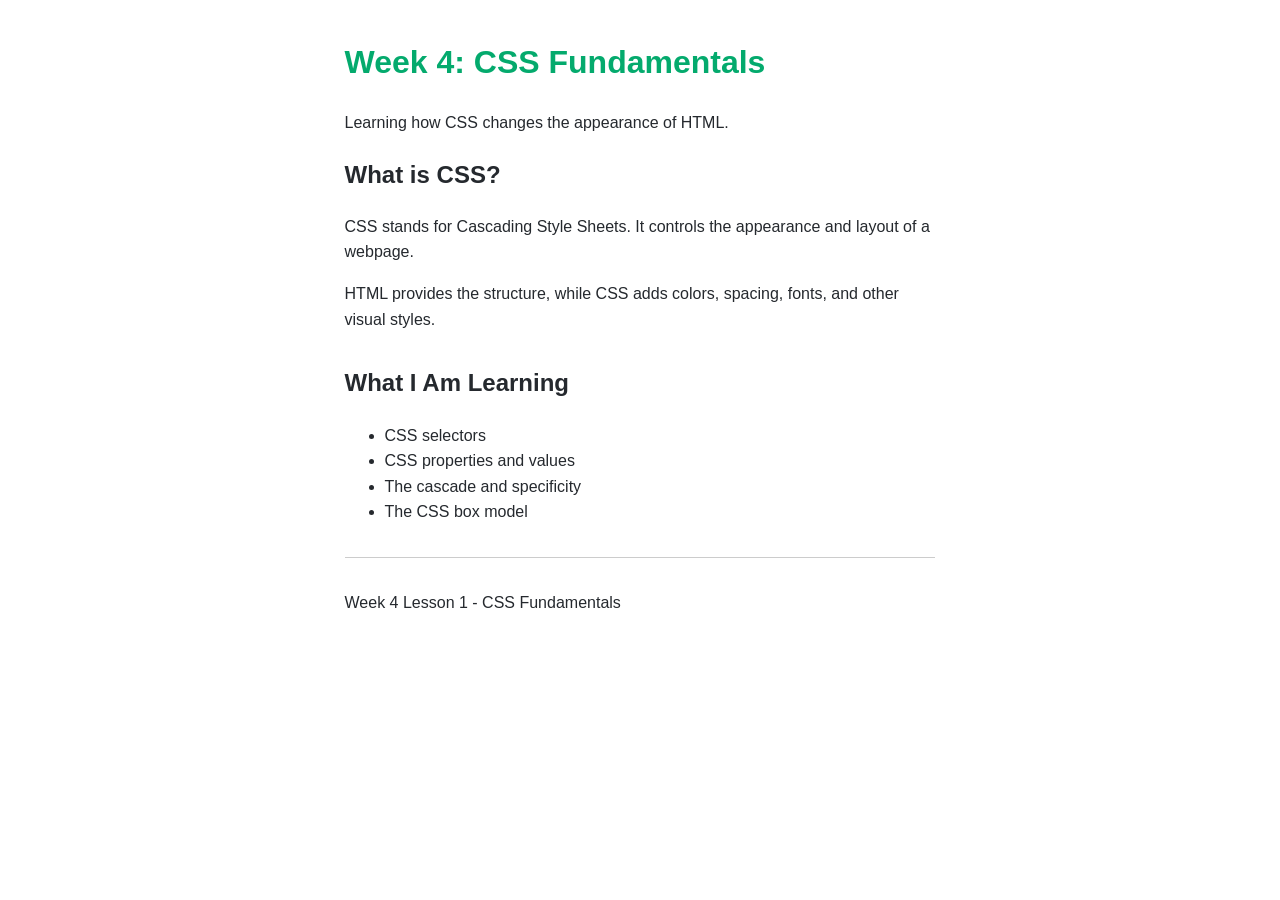
==== week4/index.html @ b94947ed "Week 4 Lesson 1 - Task 1: Wire up an external stylesheet Core" ====
<!DOCTYPE html>
<html lang="en">
<head>
    <meta charset="UTF-8">
    <meta name="viewport" content="width=device-width, initial-scale=1.0">
    <title>Week 4 - CSS Fundamentals</title>

    <link rel="stylesheet" href="css/style.css">
</head>
<body>

    <header>
        <h1>Week 4: CSS Fundamentals</h1>
        <p>Learning how CSS changes the appearance of HTML.</p>
    </header>

    <main>
        <section>
            <h2>What is CSS?</h2>
            <p>
                CSS stands for Cascading Style Sheets. It controls
                the appearance and layout of a webpage.
            </p>

            <p>
                HTML provides the structure, while CSS adds colors,
                spacing, fonts, and other visual styles.
            </p>
        </section>

        <section>
            <h2>What I Am Learning</h2>
            <ul>
                <li>CSS selectors</li>
                <li>CSS properties and values</li>
                <li>The cascade and specificity</li>
                <li>The CSS box model</li>
            </ul>
        </section>
    </main>

    <footer>
        <p>Week 4 Lesson 1 - CSS Fundamentals</p>
    </footer>

</body>
</html>
---- week4/css/style.css ----
*, *::before, *::after {
    box-sizing: border-box;
}

:root {
    --brand: #04AA6D;
    --radius: 8px;
}

body {
    font-family: Arial, Helvetica, sans-serif;
    line-height: 1.6;
    max-width: 70ch;
    margin: 0 auto;
    padding: 1rem;
    color: #25292e;
}

h1 {
    color: var(--brand);
}

section {
    margin-bottom: 2rem;
}

footer {
    border-top: 1px solid #cccccc;
    margin-top: 2rem;
    padding-top: 1rem;
}
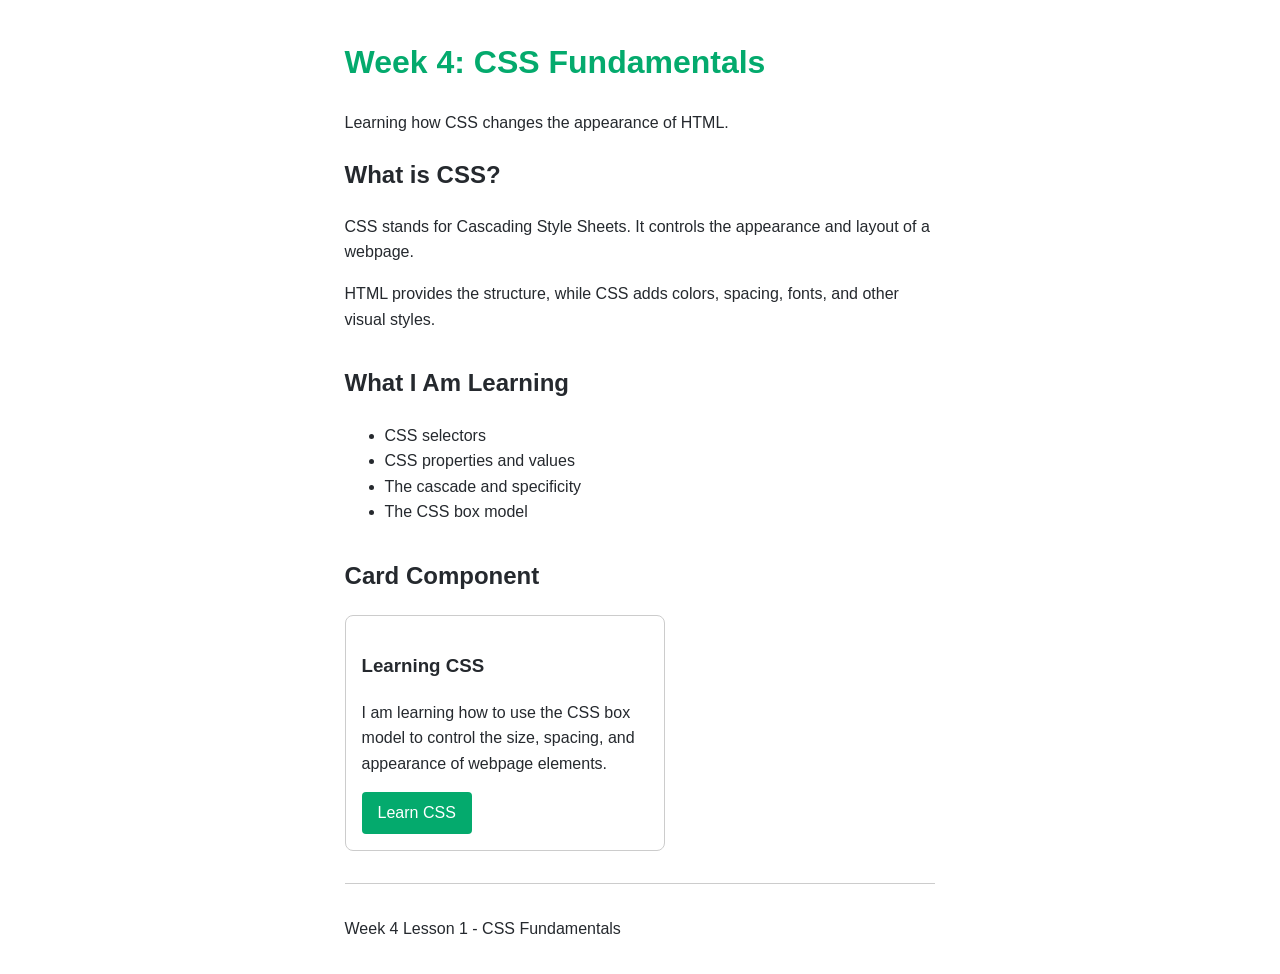
==== commit fdef0f2f: "Week 4 Lesson 1 - Task 2: A Card Component with the Box Model Core" ====
--- a/week4/index.html
+++ b/week4/index.html
@@ -38,6 +38,23 @@
                 <li>The CSS box model</li>
             </ul>
         </section>
+
+
+        <section>
+            <h2>Card Component</h2>
+
+            <div class="card">
+                <h3>Learning CSS</h3>
+                <p>
+                    I am learning how to use the CSS box model
+                    to control the size, spacing, and appearance
+                    of webpage elements.
+                </p>
+                <a href="https://developer.mozilla.org/en-US/docs/Web/CSS" class="btn">
+                    Learn CSS
+                </a>
+            </div>
+        </section>
     </main>
 
     <footer>
--- a/week4/css/style.css
+++ b/week4/css/style.css
@@ -30,3 +30,24 @@
     margin-top: 2rem;
     padding-top: 1rem;
 }
+
+
+.card {
+    width: 320px;
+    padding: 1rem;
+    border: 1px solid #cccccc;
+    border-radius: var(--radius);
+}
+
+.btn {
+    display: inline-block;
+    background-color: var(--brand);
+    color: white;
+    padding: 0.5rem 1rem;
+    text-decoration: none;
+    border-radius: 4px;
+}
+
+.btn:hover {
+    background-color: #027a4e;
+}
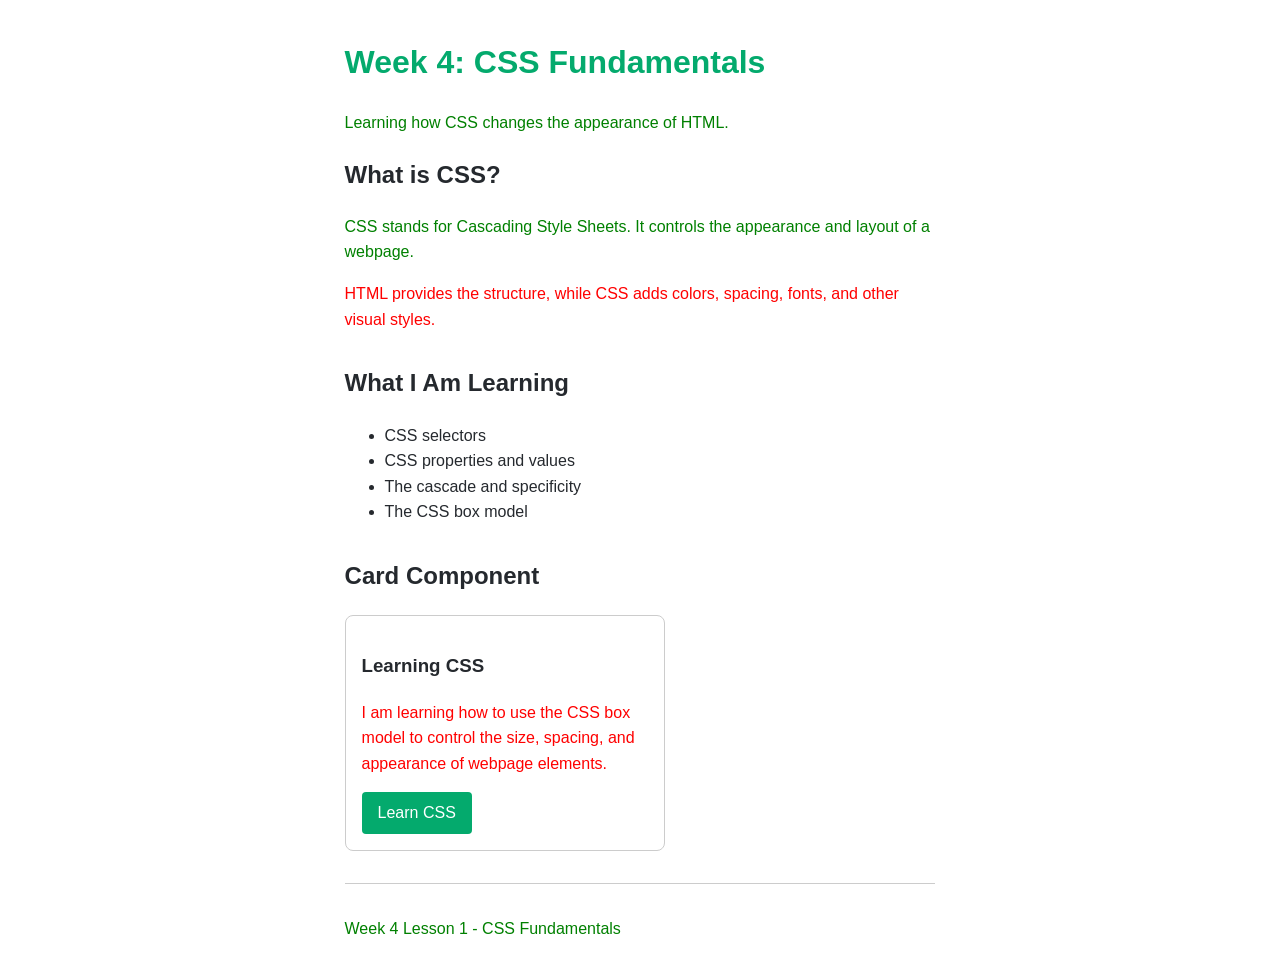
==== commit e4ca406b: "Week 4 Lesson 1 - Task 3: Break it on Purpose, then Fix It Challenge" ====
--- a/week4/index.html
+++ b/week4/index.html
@@ -15,10 +15,10 @@
         <p>Learning how CSS changes the appearance of HTML.</p>
     </header>
 
-    <main>
+    <main id="main">
         <section>
             <h2>What is CSS?</h2>
-            <p>
+            <p class="green-text">
                 CSS stands for Cascading Style Sheets. It controls
                 the appearance and layout of a webpage.
             </p>
--- a/week4/css/style.css
+++ b/week4/css/style.css
@@ -51,3 +51,15 @@
 .btn:hover {
     background-color: #027a4e;
 }
+
+#main p {
+    color: red;
+}
+
+p {
+    color: green;
+}
+
+#main p.green-text {
+    color: green;
+}
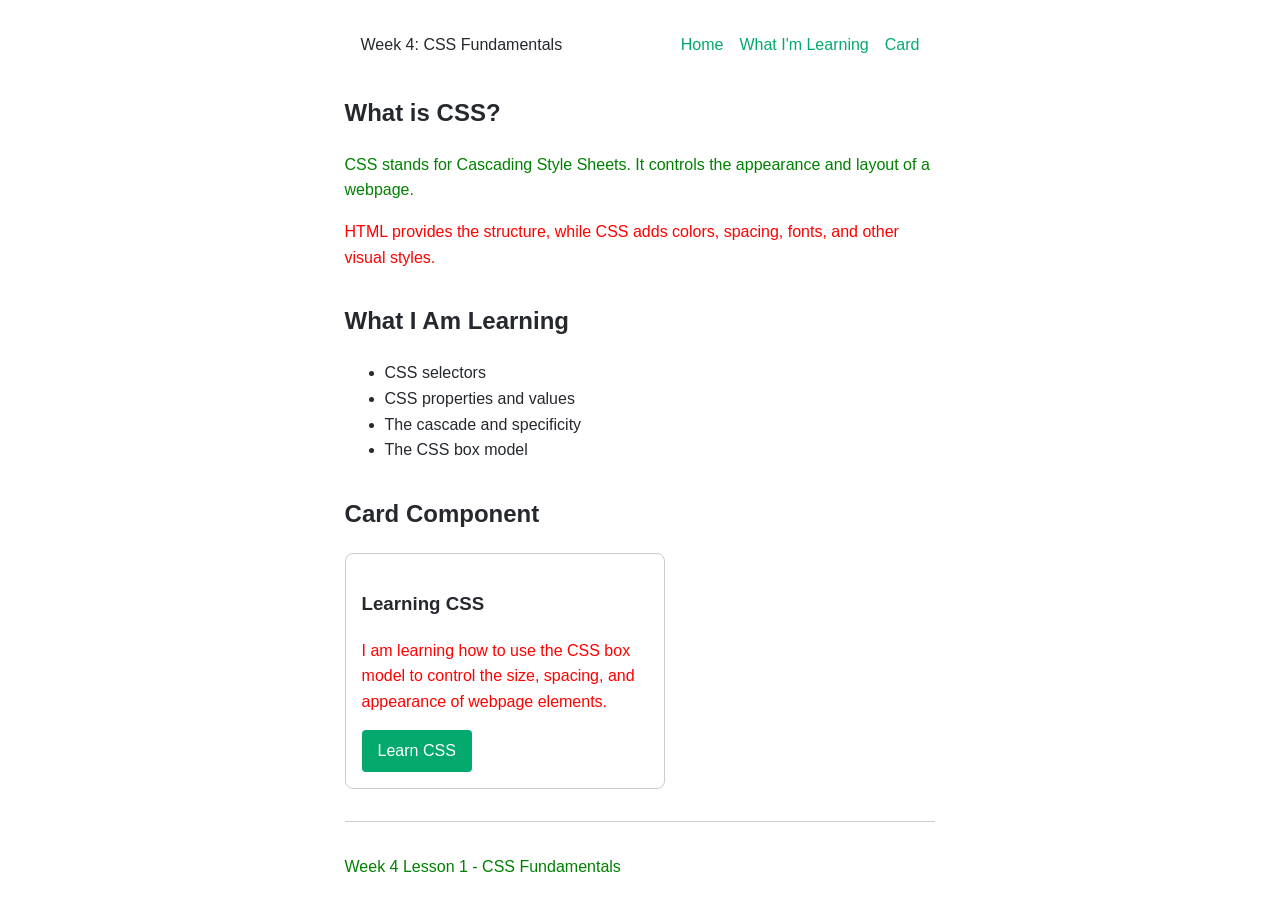
==== commit e1919a43: "Week 4 lesson 2 - Task 1: A Real Navbar with Flexbox Core" ====
--- a/week4/index.html
+++ b/week4/index.html
@@ -10,13 +10,20 @@
 </head>
 <body>
 
-    <header>
-        <h1>Week 4: CSS Fundamentals</h1>
-        <p>Learning how CSS changes the appearance of HTML.</p>
+    <header class="navbar">
+        <div class="logo">
+            Week 4: CSS Fundamentals
+        </div>
+
+        <nav>
+            <a href="#home">Home</a>
+            <a href="#learning">What I'm Learning</a>
+            <a href="#card">Card</a>
+        </nav>
     </header>
 
     <main id="main">
-        <section>
+        <section id="home">
             <h2>What is CSS?</h2>
             <p class="green-text">
                 CSS stands for Cascading Style Sheets. It controls
@@ -29,7 +36,7 @@
             </p>
         </section>
 
-        <section>
+        <section id="learning">
             <h2>What I Am Learning</h2>
             <ul>
                 <li>CSS selectors</li>
@@ -40,7 +47,7 @@
         </section>
 
 
-        <section>
+        <section id="card">
             <h2>Card Component</h2>
 
             <div class="card">
--- a/week4/css/style.css
+++ b/week4/css/style.css
@@ -62,4 +62,26 @@
 
 #main p.green-text {
     color: green;
-}+}
+
+
+.navbar {
+    display: flex;
+    justify-content: space-between;
+    align-items: center;
+    padding: 1rem;
+}
+
+.navbar nav {
+    display: flex;
+    gap: 1rem;
+}
+
+.navbar a {
+    color: var(--brand);
+    text-decoration: none;
+}
+
+.navbar a:hover {
+    color: #027a4e;
+}
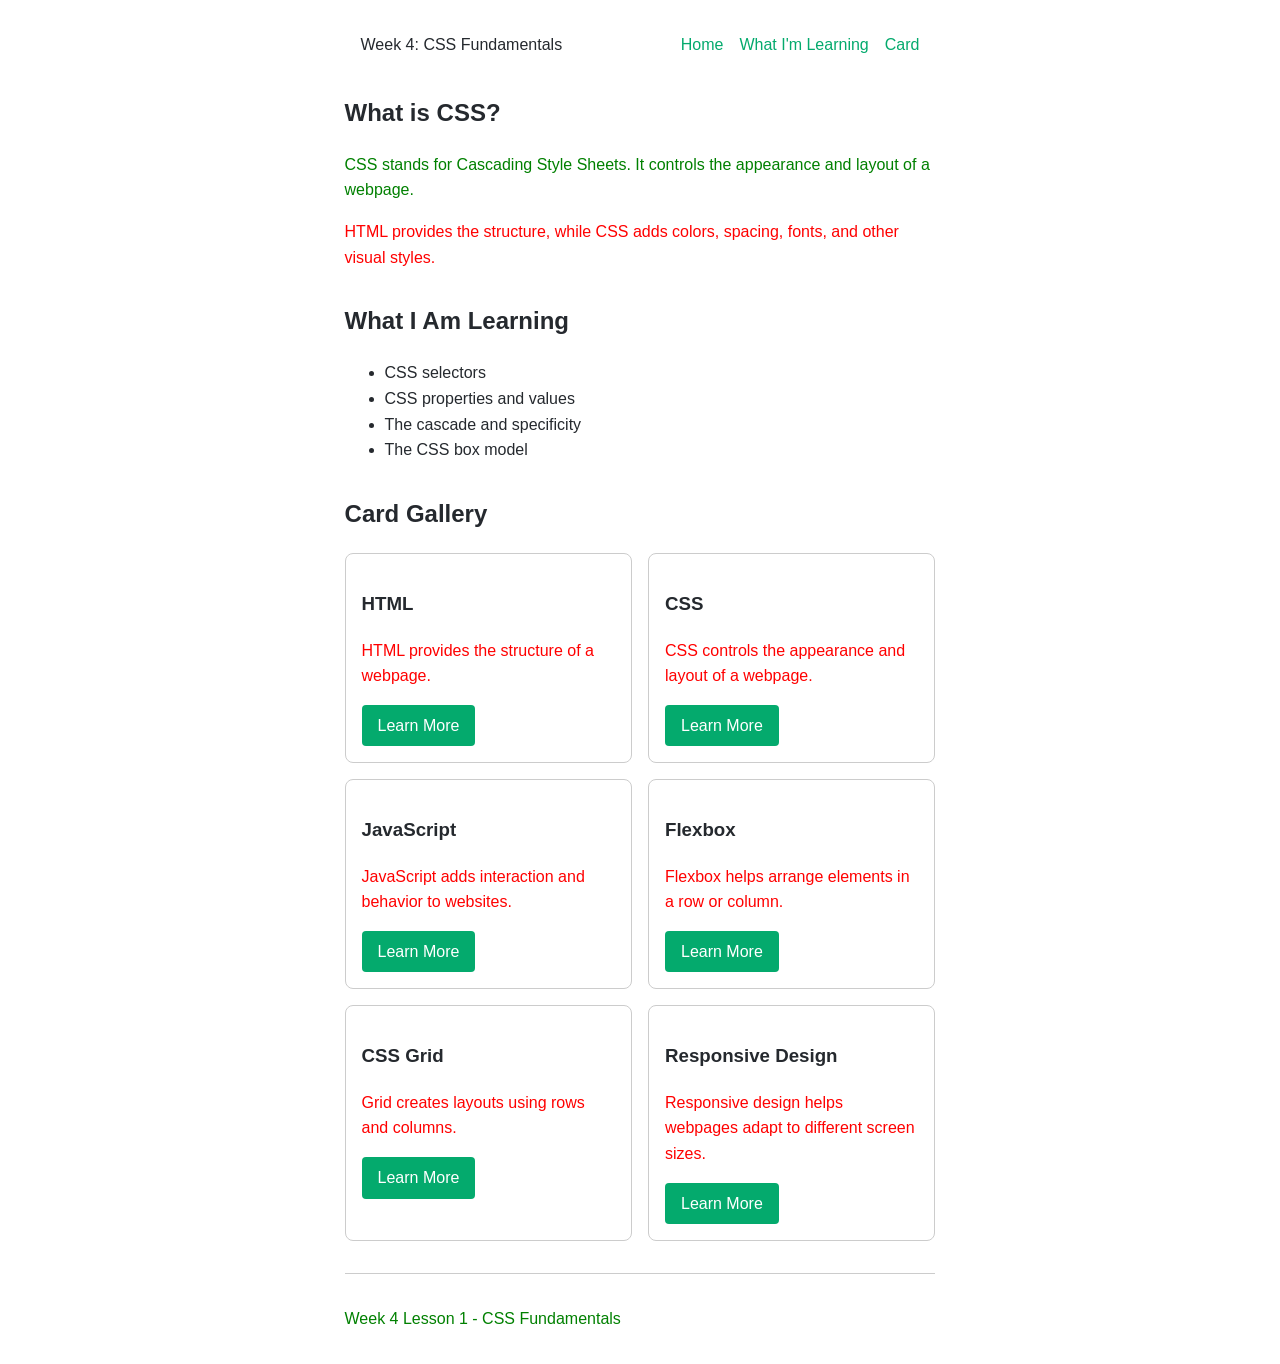
==== commit 4a1e275a: "Week 4 lesson 2 - Task 2: A Responsive Card Gallery with Grid Core" ====
--- a/week4/index.html
+++ b/week4/index.html
@@ -48,18 +48,44 @@
 
 
         <section id="card">
-            <h2>Card Component</h2>
+            <h2>Card Gallery</h2>
 
-            <div class="card">
-                <h3>Learning CSS</h3>
-                <p>
-                    I am learning how to use the CSS box model
-                    to control the size, spacing, and appearance
-                    of webpage elements.
-                </p>
-                <a href="https://developer.mozilla.org/en-US/docs/Web/CSS" class="btn">
-                    Learn CSS
-                </a>
+            <div class="cards">
+                <div class="card">
+                    <h3>HTML</h3>
+                    <p>HTML provides the structure of a webpage.</p>
+                    <a href="#" class="btn">Learn More</a>
+                </div>
+
+                <div class="card">
+                    <h3>CSS</h3>
+                    <p>CSS controls the appearance and layout of a webpage.</p>
+                    <a href="#" class="btn">Learn More</a>
+                </div>
+
+                <div class="card">
+                    <h3>JavaScript</h3>
+                    <p>JavaScript adds interaction and behavior to websites.</p>
+                    <a href="#" class="btn">Learn More</a>
+                </div>
+
+                <div class="card">
+                    <h3>Flexbox</h3>
+                    <p>Flexbox helps arrange elements in a row or column.</p>
+                    <a href="#" class="btn">Learn More</a>
+                </div>
+
+                <div class="card">
+                    <h3>CSS Grid</h3>
+                    <p>Grid creates layouts using rows and columns.</p>
+                    <a href="#" class="btn">Learn More</a>
+                </div>
+
+                <div class="card">
+                    <h3>Responsive Design</h3>
+                    <p>Responsive design helps webpages adapt to different screen sizes.</p>
+                    <a href="#" class="btn">Learn More</a>
+                </div>
             </div>
         </section>
     </main>
--- a/week4/css/style.css
+++ b/week4/css/style.css
@@ -33,7 +33,7 @@
 
 
 .card {
-    width: 320px;
+    width: auto;
     padding: 1rem;
     border: 1px solid #cccccc;
     border-radius: var(--radius);
@@ -85,3 +85,9 @@
 .navbar a:hover {
     color: #027a4e;
 }
+
+.cards {
+    display: grid;
+    grid-template-columns: repeat(auto-fit, minmax(250px, 1fr));
+    gap: 1rem;
+}
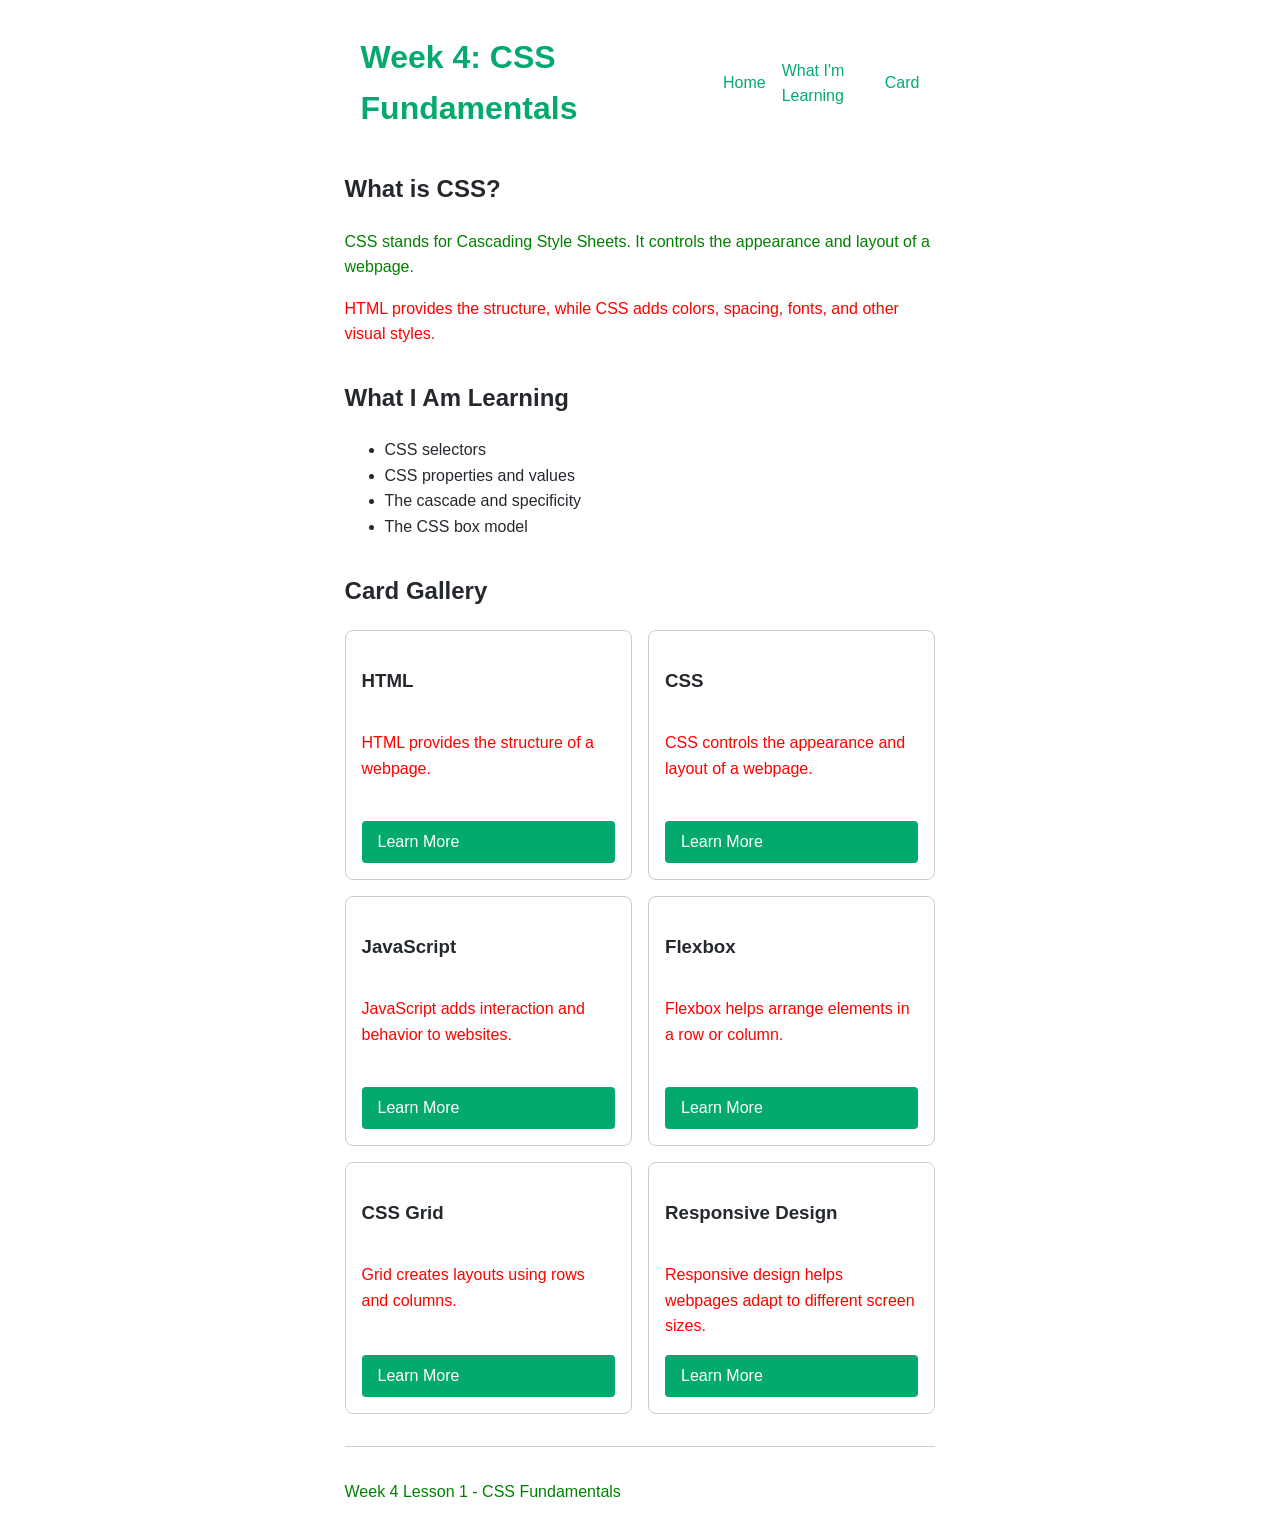
==== commit 67b960fc: "Week 4 Lesson 3 - Task 1: Make Your Week 4 Page Fully Responsive Core" ====
--- a/week4/index.html
+++ b/week4/index.html
@@ -11,9 +11,9 @@
 <body>
 
     <header class="navbar">
-        <div class="logo">
+        <h1 class="logo">
             Week 4: CSS Fundamentals
-        </div>
+        </h1>
 
         <nav>
             <a href="#home">Home</a>
--- a/week4/css/style.css
+++ b/week4/css/style.css
@@ -1,6 +1,12 @@
 
 *, *::before, *::after {
     box-sizing: border-box;
+}
+
+img {
+    max-width: 100%;
+    height: auto;
+    display: block;
 }
 
 :root {
@@ -31,9 +37,10 @@
     padding-top: 1rem;
 }
 
-
 .card {
-    width: auto;
+    display: flex;
+    flex-direction: column;
+    min-height: 250px;
     padding: 1rem;
     border: 1px solid #cccccc;
     border-radius: var(--radius);
@@ -46,6 +53,7 @@
     padding: 0.5rem 1rem;
     text-decoration: none;
     border-radius: 4px;
+    margin-top: auto;
 }
 
 .btn:hover {
@@ -67,14 +75,28 @@
 
 .navbar {
     display: flex;
+    flex-direction: column;
     justify-content: space-between;
     align-items: center;
+    gap: 1rem;
     padding: 1rem;
 }
 
 .navbar nav {
     display: flex;
+    flex-direction: column;
+    align-items: center;
     gap: 1rem;
+}
+
+@media (min-width: 566px) {
+    .navbar {
+        flex-direction: row;
+    }
+
+    .navbar nav {
+        flex-direction: row;
+    }
 }
 
 .navbar a {
@@ -90,4 +112,9 @@
     display: grid;
     grid-template-columns: repeat(auto-fit, minmax(250px, 1fr));
     gap: 1rem;
+}
+
+.logo {
+    font-size: clamp(1.25rem, 3vw, 2rem);
+    margin: 0;
 }
